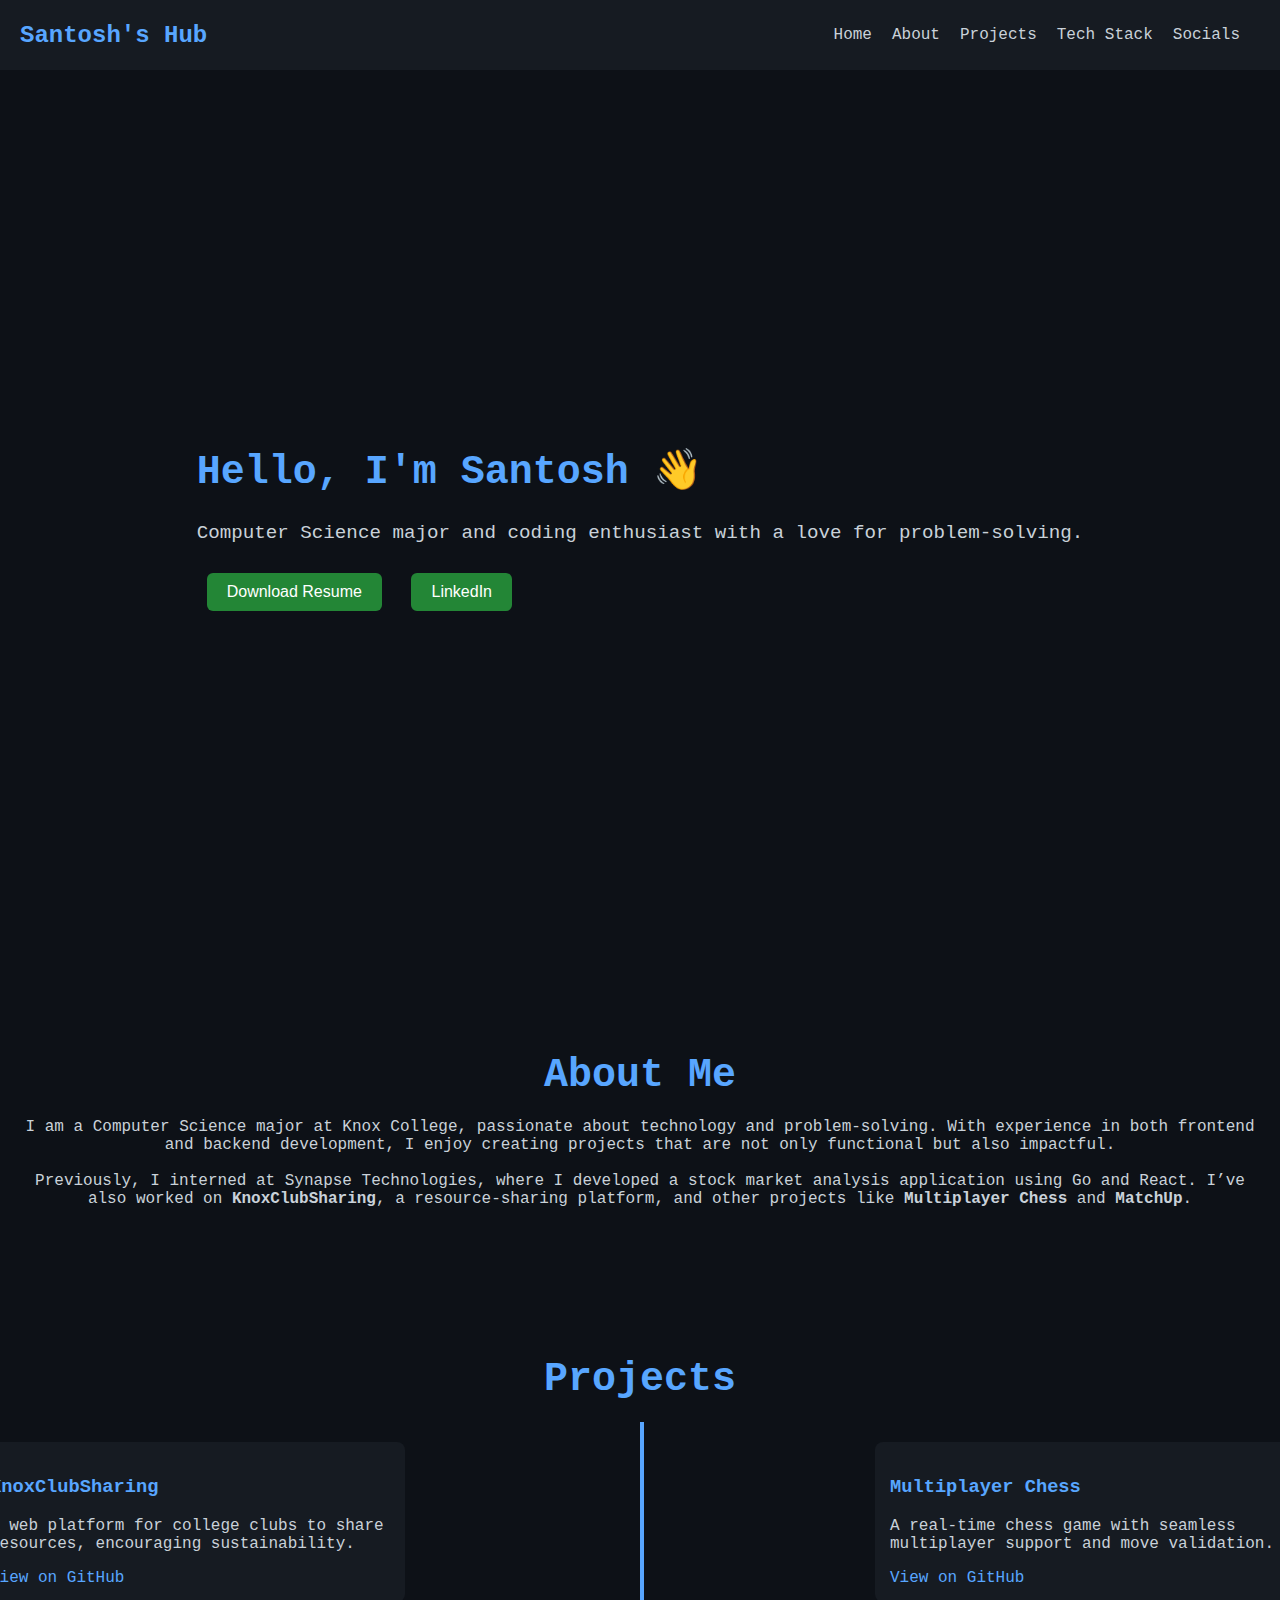
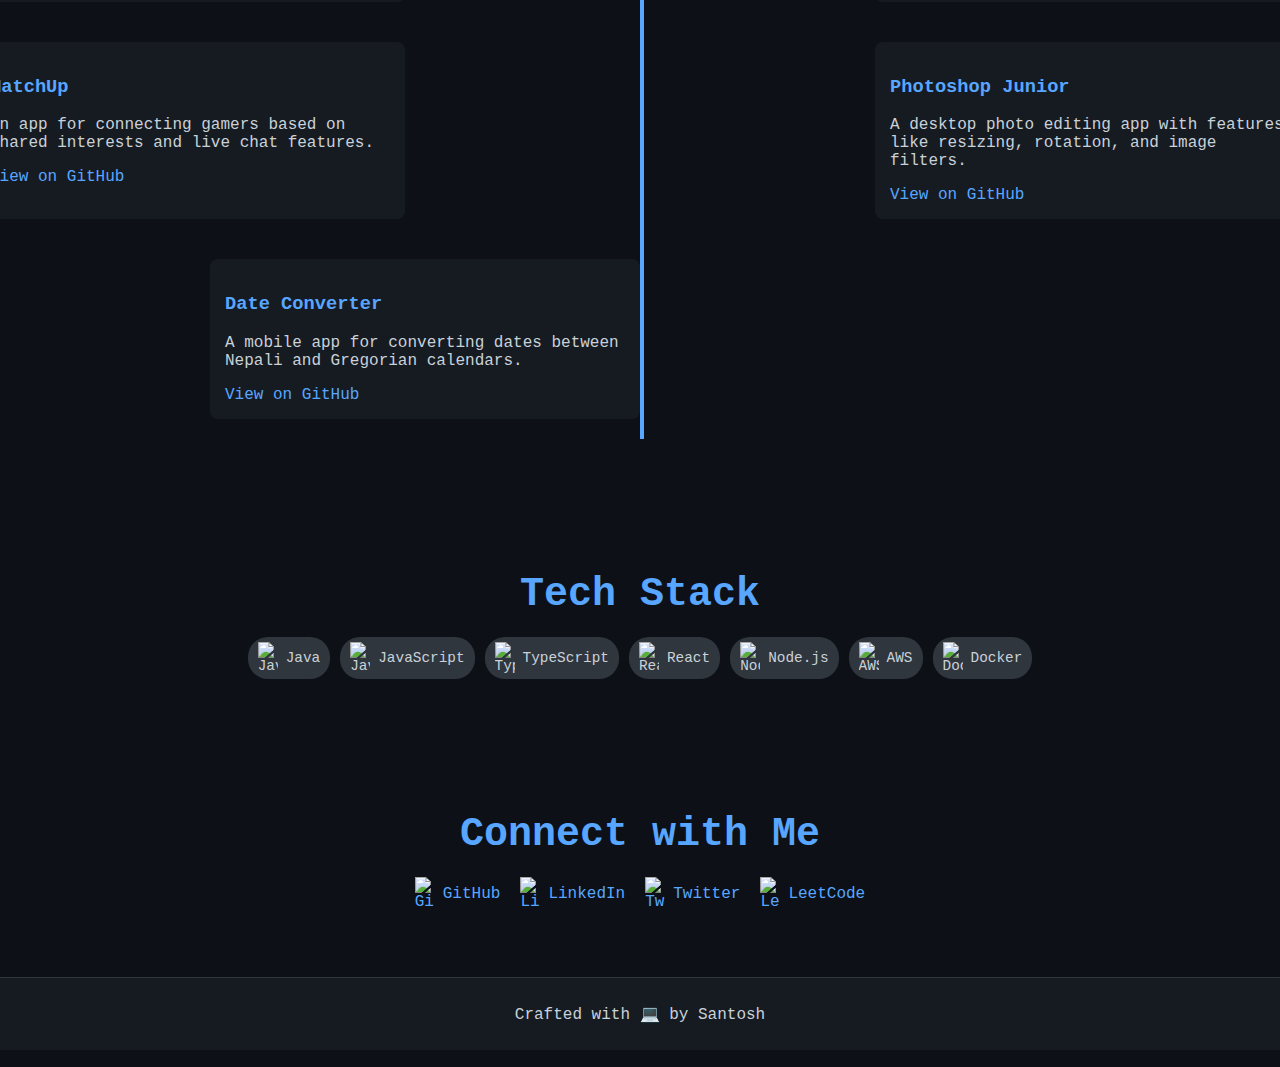
==== index.html @ d70f39f1 "First commit for portfolio website" ====
<!DOCTYPE html>
<html lang="en">
<head>
    <meta charset="UTF-8">
    <meta name="viewport" content="width=device-width, initial-scale=1.0">
    <title>Santosh's GitHub Portfolio</title>
    <script defer src="script.js"></script> <!-- Ensure the script loads after the DOM -->
    <link rel="stylesheet" href="style.css">
</head>
<body>
    <header class="navbar" id="navbar">
        <div class="brand">Santosh's Hub</div>
        <nav class="navlinks">
            <ul>
                <li><a href="#home">Home</a></li>
                <li><a href="#about">About</a></li>
                <li><a href="#projects">Projects</a></li>
                <li><a href="#tech-stack">Tech Stack</a></li>
                <li><a href="#socials">Socials</a></li>
            </ul>
        </nav>
    </header>

    <!-- Full-Screen Homepage with Background Animation -->
    <section class="home" id="home">
        <div class="animation-background">
            <div class="animation-commands"></div>
        </div>
        <div class="intro">
            <h1>Hello, I'm Santosh 👋</h1>
            <p>Computer Science major and coding enthusiast with a love for problem-solving.</p>
            <div class="buttons">
                <button onclick="downloadResume()">Download Resume</button>
                <button onclick="window.location.href='https://linkedin.com/in/santosh'">LinkedIn</button>
            </div>
        </div>
    </section>

    <section class="about" id="about">
        <h2>About Me</h2>
        <p>
            I am a Computer Science major at Knox College, passionate about technology and problem-solving. With experience in both frontend and backend development, I enjoy creating projects that are not only functional but also impactful.
            <br><br>
            Previously, I interned at Synapse Technologies, where I developed a stock market analysis application using Go and React. I’ve also worked on <strong>KnoxClubSharing</strong>, a resource-sharing platform, and other projects like <strong>Multiplayer Chess</strong> and <strong>MatchUp</strong>.
        </p>
    </section>

    <!-- Projects Section with Central Line and Sub-Branches -->
    <section class="projects" id="projects">
        <h2>Projects</h2>
        <div class="project-branches">
            <div class="main-line"></div>
            <div class="project left">
                <h3>KnoxClubSharing</h3>
                <p>A web platform for college clubs to share resources, encouraging sustainability.</p>
                <a href="https://github.com/Santoshpant23/KnoxClubSharing" target="_blank">View on GitHub</a>
            </div>
            <div class="project right">
                <h3>Multiplayer Chess</h3>
                <p>A real-time chess game with seamless multiplayer support and move validation.</p>
                <a href="https://github.com/Santoshpant23/chess-multiplayer" target="_blank">View on GitHub</a>
            </div>
            <div class="project left">
                <h3>MatchUp</h3>
                <p>An app for connecting gamers based on shared interests and live chat features.</p>
                <a href="https://github.com/ridham-dd/OnlineDatingWebpage" target="_blank">View on GitHub</a>
            </div>
            <div class="project right">
                <h3>Photoshop Junior</h3>
                <p>A desktop photo editing app with features like resizing, rotation, and image filters.</p>
                <a href="https://github.com/Santoshpant23/Photoshop-Junior" target="_blank">View on GitHub</a>
            </div>
            <div class="project left">
                <h3>Date Converter</h3>
                <p>A mobile app for converting dates between Nepali and Gregorian calendars.</p>
                <a href="https://github.com/Santoshpant23/dateConverter" target="_blank">View on GitHub</a>
            </div>
        </div>
    </section>

    <!-- Tech Stack with Logos -->
    <section class="tech-stack" id="tech-stack">
        <h2>Tech Stack</h2>
        <div class="badge-container">
            <div class="badge"><img src="logos/java-logo.png" alt="Java">Java</div>
            <div class="badge"><img src="logos/js-logo.png" alt="JavaScript">JavaScript</div>
            <div class="badge"><img src="logos/ts-logo.png" alt="TypeScript">TypeScript</div>
            <div class="badge"><img src="logos/react-logo.png" alt="React">React</div>
            <div class="badge"><img src="logos/node-logo.png" alt="Node.js">Node.js</div>
            <div class="badge"><img src="logos/aws-logo.png" alt="AWS">AWS</div>
            <div class="badge"><img src="logos/docker-logo.png" alt="Docker">Docker</div>
        </div>
    </section>

    <!-- Socials with Icons -->
    <section class="socials" id="socials">
        <h2>Connect with Me</h2>
        <ul>
            <li><a href="https://github.com/Santoshpant23"><img src="icons/github-icon.png" alt="GitHub">GitHub</a></li>
            <li><a href="https://linkedin.com/in/santosh-pant-643213183"><img src="icons/linkedin-icon.png" alt="LinkedIn">LinkedIn</a></li>
            <li><a href="https://twitter.com/santosh"><img src="icons/twitter-icon.png" alt="Twitter">Twitter</a></li>
            <li><a href="https://leetcode.com/santosh"><img src="icons/leetcode-icon.png" alt="LeetCode">LeetCode</a></li>
        </ul>
    </section>

    <footer class="footer">
        <p>Crafted with 💻 by Santosh</p>
    </footer>
</body>
</html>
---- style.css ----
/* General Styling */
body, html {
    margin: 0;
    padding: 0;
    font-family: 'Roboto Mono', monospace;
    background-color: #0d1117;
    color: #c9d1d9;
}

/* Navbar */
.navbar {
    display: flex;
    align-items: center;
    justify-content: space-between;
    background-color: #161b22;
    padding: 10px 20px;
    color: white;
}

.brand {
    font-size: 1.5em;
    font-weight: bold;
    color: #58a6ff;
}

.navlinks ul {
    display: flex;
    list-style: none;
    padding: 0;
}

.navlinks ul li {
    margin-right: 20px;
}

.navlinks ul li a {
    color: #c9d1d9;
    text-decoration: none;
}

/* Full-Screen Home Section with Background Animation */
.home {
    display: flex;
    flex-direction: column;
    justify-content: center;
    align-items: center;
    height: 100vh;
    position: relative;
    overflow: hidden;
}

.animation-background {
    position: absolute;
    top: 0;
    left: 0;
    width: 100%;
    height: 100%;
    /* z-index: -1; */
}

.animation-commands {
    display: flex;
    flex-direction: column;
    align-items: center;
    justify-content: center;
    height: 100%;
    color: #58a6ff;
    opacity: 0.1;
    font-size: 2em;
    animation: scrollText 20s linear infinite;
}

@keyframes scrollText {
    0% { transform: translateY(100%); }
    100% { transform: translateY(-100%); }
}

.intro h1 {
    font-size: 2.5em;
    color: #58a6ff;
}

.intro p {
    font-size: 1.2em;
}

.buttons button {
    margin: 10px;
    padding: 10px 20px;
    border: none;
    background-color: #238636;
    color: white;
    font-size: 1em;
    cursor: pointer;
    border-radius: 6px;
}

/* About Section */
.about, .projects, .tech-stack, .socials {
    padding: 50px 20px;
    text-align: center;
}

h2 {
    font-size: 2.5em;
    margin-bottom: 20px;
    color: #58a6ff;
}

/* Projects Section with Center Line and Branches */
.project-branches {
    display: flex;
    flex-wrap: wrap;
    justify-content: center;
    position: relative;
    max-width: 1000px;
    margin: 0 auto;
}

.main-line {
    background-color: #58a6ff;
    width: 4px;
    position: absolute;
    height: 100%;
    left: 50%;
    top: 0;
}

.project {
    background-color: #161b22;
    padding: 15px;
    border-radius: 8px;
    width: 40%;
    margin: 20px;
    text-align: left;
    color: #c9d1d9;
}

.project.left {
    transform: translateX(-50%);
}

.project.right {
    transform: translateX(50%);
}

.project h3 {
    color: #58a6ff;
}

.project a {
    color: #58a6ff;
    text-decoration: none;
}

/* Tech Stack Badges with Logos */
.tech-stack {
    text-align: center;
}

.badge-container {
    display: flex;
    flex-wrap: wrap;
    gap: 10px;
    justify-content: center;
}

.badge {
    display: flex;
    align-items: center;
    background-color: #30363d;
    color: #c9d1d9;
    padding: 5px 10px;
    border-radius: 20px;
    font-size: 0.9em;
}

.badge img {
    width: 20px;
    margin-right: 8px;
}

/* Socials with Icons */
.socials ul {
    list-style: none;
    padding: 0;
    display: flex;
    justify-content: center;
}

.socials ul li {
    margin: 0 10px;
}

.socials ul li a {
    color: #58a6ff;
    text-decoration: none;
    display: flex;
    align-items: center;
}

.socials ul li img {
    width: 20px;
    margin-right: 8px;
}

/* Footer */
.footer {
    background-color: #161b22;
    color: #c9d1d9;
    padding: 10px;
    text-align: center;
    border-top: 1px solid #30363d;
}

/* Responsive Styling */
@media (max-width: 768px) {
    .project {
        width: 80%;
        transform: none;
        margin-left: 0;
    }

    .main-line {
        left: 5%;
    }
}

/* General Styling */
body, html {
    margin: 0;
    padding: 0;
    font-family: 'Roboto Mono', monospace;
    background-color: #0d1117;
    color: #c9d1d9;
}

/* Navbar */
.navbar {
    display: flex;
    align-items: center;
    justify-content: space-between;
    background-color: #161b22;
    padding: 10px 20px;
    color: white;
}

.brand {
    font-size: 1.5em;
    font-weight: bold;
    color: #58a6ff;
}

/* Full-Screen Home Section with Background Animation */
.home {
    display: flex;
    flex-direction: column;
    justify-content: center;
    align-items: center;
    height: 100vh;
    position: relative;
    overflow: hidden;
}

.animation-background {
    position: absolute;
    top: 0;
    left: 0;
    width: 100%;
    height: 100%;
    /* z-index: -1; */
}

.animation-commands {
    display: flex;
    flex-direction: column;
    align-items: center;
    justify-content: center;
    height: 100%;
    color: #58a6ff;
    opacity: 0.1;
    font-size: 2em;
    animation: scrollText 20s linear infinite;
}

/* Projects Section with Center Line and Sub-Branches */
.project-branches {
    display: flex;
    flex-wrap: wrap;
    justify-content: center;
    position: relative;
    max-width: 1000px;
    margin: 0 auto;
}

.main-line {
    background-color: #58a6ff;
    width: 4px;
    position: absolute;
    height: 100%;
    left: 50%;
    top: 0;
}

.project {
    background-color: #161b22;
    padding: 15px;
    border-radius: 8px;
    width: 40%;
    margin: 20px;
    text-align: left;
}

.project.left {
    transform: translateX(-50%);
}

.project.right {
    transform: translateX(50%);
}

/* Tech Stack Badges with Logos */
.badge-container {
    display: flex;
    flex-wrap: wrap;
    gap: 10px;
    justify-content: center;
}

.badge {
    display: flex;
    align-items: center;
    background-color: #30363d;
    color: #c9d1d9;
    padding: 5px 10px;
    border-radius: 20px;
}

.badge img {
    width: 20px;
    margin-right: 8px;
}
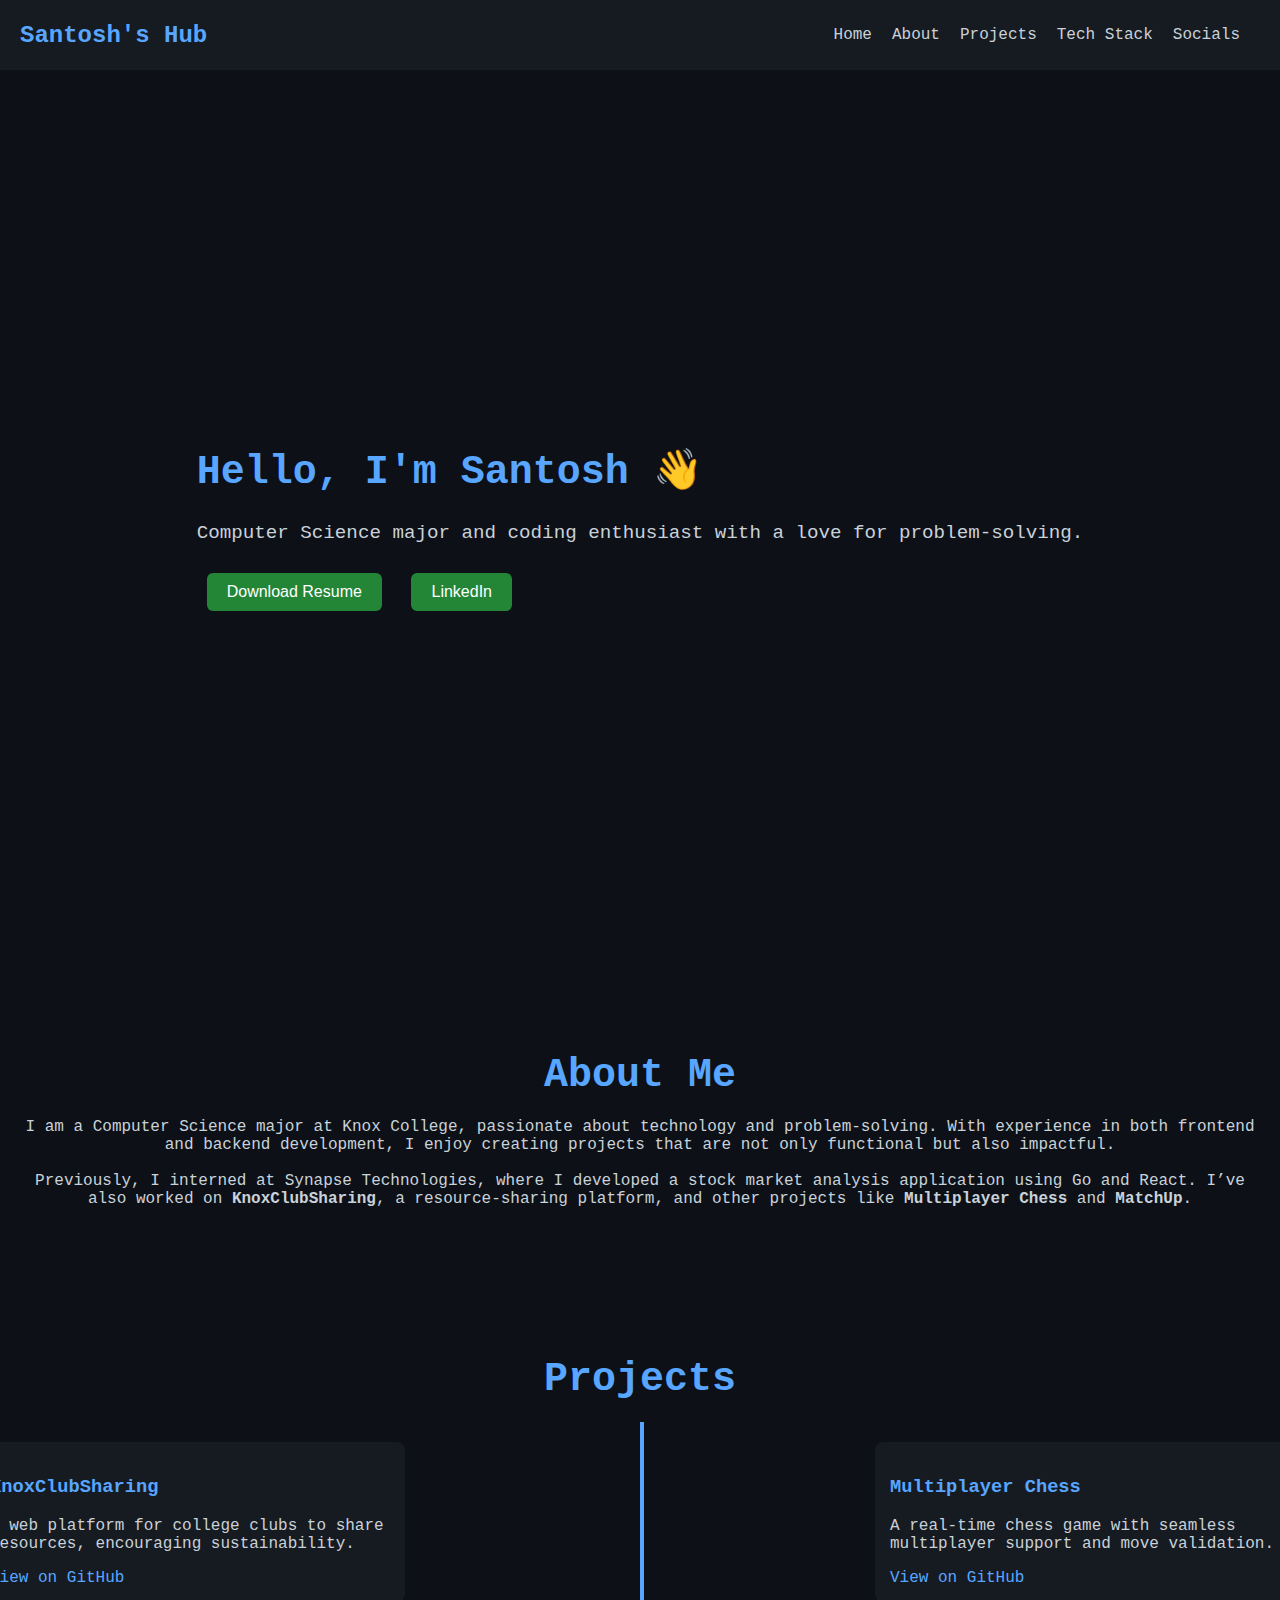
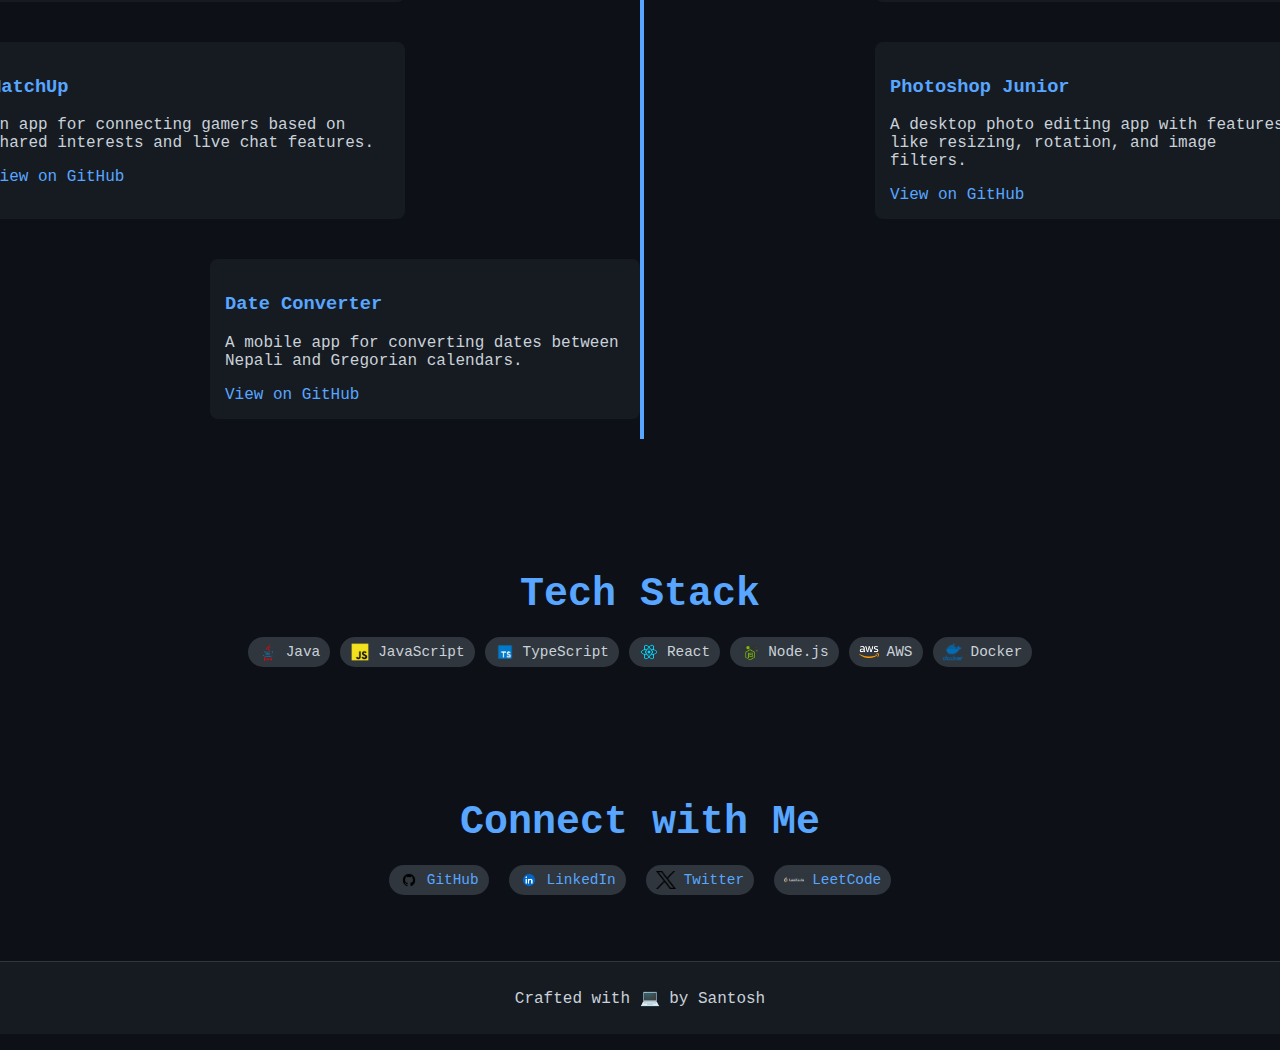
==== commit f087cd3a: "PortFolio Done" ====
--- a/index.html
+++ b/index.html
@@ -30,14 +30,15 @@
             <h1>Hello, I'm Santosh 👋</h1>
             <p>Computer Science major and coding enthusiast with a love for problem-solving.</p>
             <div class="buttons">
-                <button onclick="downloadResume()">Download Resume</button>
-                <button onclick="window.location.href='https://linkedin.com/in/santosh'">LinkedIn</button>
+                <button onclick="window.open('Resume.html', '_blank')">Download Resume</button>
+                <button onclick="window.open('https://www.linkedin.com/in/santosh-pant-643213183/', '_blank')">LinkedIn</button>
             </div>
         </div>
     </section>
 
     <section class="about" id="about">
         <h2>About Me</h2>
+
         <p>
             I am a Computer Science major at Knox College, passionate about technology and problem-solving. With experience in both frontend and backend development, I enjoy creating projects that are not only functional but also impactful.
             <br><br>
@@ -96,10 +97,10 @@
     <section class="socials" id="socials">
         <h2>Connect with Me</h2>
         <ul>
-            <li><a href="https://github.com/Santoshpant23"><img src="icons/github-icon.png" alt="GitHub">GitHub</a></li>
-            <li><a href="https://linkedin.com/in/santosh-pant-643213183"><img src="icons/linkedin-icon.png" alt="LinkedIn">LinkedIn</a></li>
-            <li><a href="https://twitter.com/santosh"><img src="icons/twitter-icon.png" alt="Twitter">Twitter</a></li>
-            <li><a href="https://leetcode.com/santosh"><img src="icons/leetcode-icon.png" alt="LeetCode">LeetCode</a></li>
+            <li class="badge-socials"><a href="https://github.com/Santoshpant23"><img src="icons/github-icon.png" alt="GitHub">GitHub</a></li>
+            <li class="badge-socials"><a href="https://linkedin.com/in/santosh-pant-643213183"><img src="icons/linkedin-icon.png" alt="LinkedIn">LinkedIn</a></li>
+            <li class="badge-socials"><a href="https://twitter.com/santosh"><img src="icons/twitter-icon.png" alt="Twitter">Twitter</a></li>
+            <li class="badge-socials"><a href="https://leetcode.com/santoshpant"><img src="icons/leetcode-icon.png" alt="LeetCode">LeetCode</a></li>
         </ul>
     </section>
 
--- a/style.css
+++ b/style.css
@@ -55,8 +55,10 @@
     left: 0;
     width: 100%;
     height: 100%;
-    /* z-index: -1; */
-}
+    z-index: 0; /* Place it behind the .intro content */
+    background: rgba(13, 17, 23, 0.9); /* Optional, to make animations stand out */
+}
+
 
 .animation-commands {
     display: flex;
@@ -65,14 +67,21 @@
     justify-content: center;
     height: 100%;
     color: #58a6ff;
-    opacity: 0.1;
     font-size: 2em;
     animation: scrollText 20s linear infinite;
+    z-index: 0; /* Ensure it's within the background */
 }
 
 @keyframes scrollText {
     0% { transform: translateY(100%); }
     100% { transform: translateY(-100%); }
+}
+
+.intro {
+    position: relative; /* Ensure it stacks above the background */
+    z-index: 1; /* Place it above .animation-background */
+    background: transparent; /* Avoid opacity conflicts */
+    padding: 20px; /* Optional, to create some space */
 }
 
 .intro h1 {
@@ -175,6 +184,20 @@
     font-size: 0.9em;
 }
 
+.badge-socials {
+    display: flex;
+    align-items: center;
+    background-color: #30363d;
+    color: #c9d1d9;
+    padding: 5px 10px;
+    border-radius: 20px;
+    font-size: 0.9em;
+}
+
+.badge-socials a img {
+    width: 100px;
+    margin-right: 8px;
+}
 .badge img {
     width: 20px;
     margin-right: 8px;
@@ -226,118 +249,4 @@
     }
 }
 
-/* General Styling */
-body, html {
-    margin: 0;
-    padding: 0;
-    font-family: 'Roboto Mono', monospace;
-    background-color: #0d1117;
-    color: #c9d1d9;
-}
-
-/* Navbar */
-.navbar {
-    display: flex;
-    align-items: center;
-    justify-content: space-between;
-    background-color: #161b22;
-    padding: 10px 20px;
-    color: white;
-}
-
-.brand {
-    font-size: 1.5em;
-    font-weight: bold;
-    color: #58a6ff;
-}
-
-/* Full-Screen Home Section with Background Animation */
-.home {
-    display: flex;
-    flex-direction: column;
-    justify-content: center;
-    align-items: center;
-    height: 100vh;
-    position: relative;
-    overflow: hidden;
-}
-
-.animation-background {
-    position: absolute;
-    top: 0;
-    left: 0;
-    width: 100%;
-    height: 100%;
-    /* z-index: -1; */
-}
-
-.animation-commands {
-    display: flex;
-    flex-direction: column;
-    align-items: center;
-    justify-content: center;
-    height: 100%;
-    color: #58a6ff;
-    opacity: 0.1;
-    font-size: 2em;
-    animation: scrollText 20s linear infinite;
-}
-
-/* Projects Section with Center Line and Sub-Branches */
-.project-branches {
-    display: flex;
-    flex-wrap: wrap;
-    justify-content: center;
-    position: relative;
-    max-width: 1000px;
-    margin: 0 auto;
-}
-
-.main-line {
-    background-color: #58a6ff;
-    width: 4px;
-    position: absolute;
-    height: 100%;
-    left: 50%;
-    top: 0;
-}
-
-.project {
-    background-color: #161b22;
-    padding: 15px;
-    border-radius: 8px;
-    width: 40%;
-    margin: 20px;
-    text-align: left;
-}
-
-.project.left {
-    transform: translateX(-50%);
-}
-
-.project.right {
-    transform: translateX(50%);
-}
-
-/* Tech Stack Badges with Logos */
-.badge-container {
-    display: flex;
-    flex-wrap: wrap;
-    gap: 10px;
-    justify-content: center;
-}
-
-.badge {
-    display: flex;
-    align-items: center;
-    background-color: #30363d;
-    color: #c9d1d9;
-    padding: 5px 10px;
-    border-radius: 20px;
-}
-
-.badge img {
-    width: 20px;
-    margin-right: 8px;
-}
-
+
